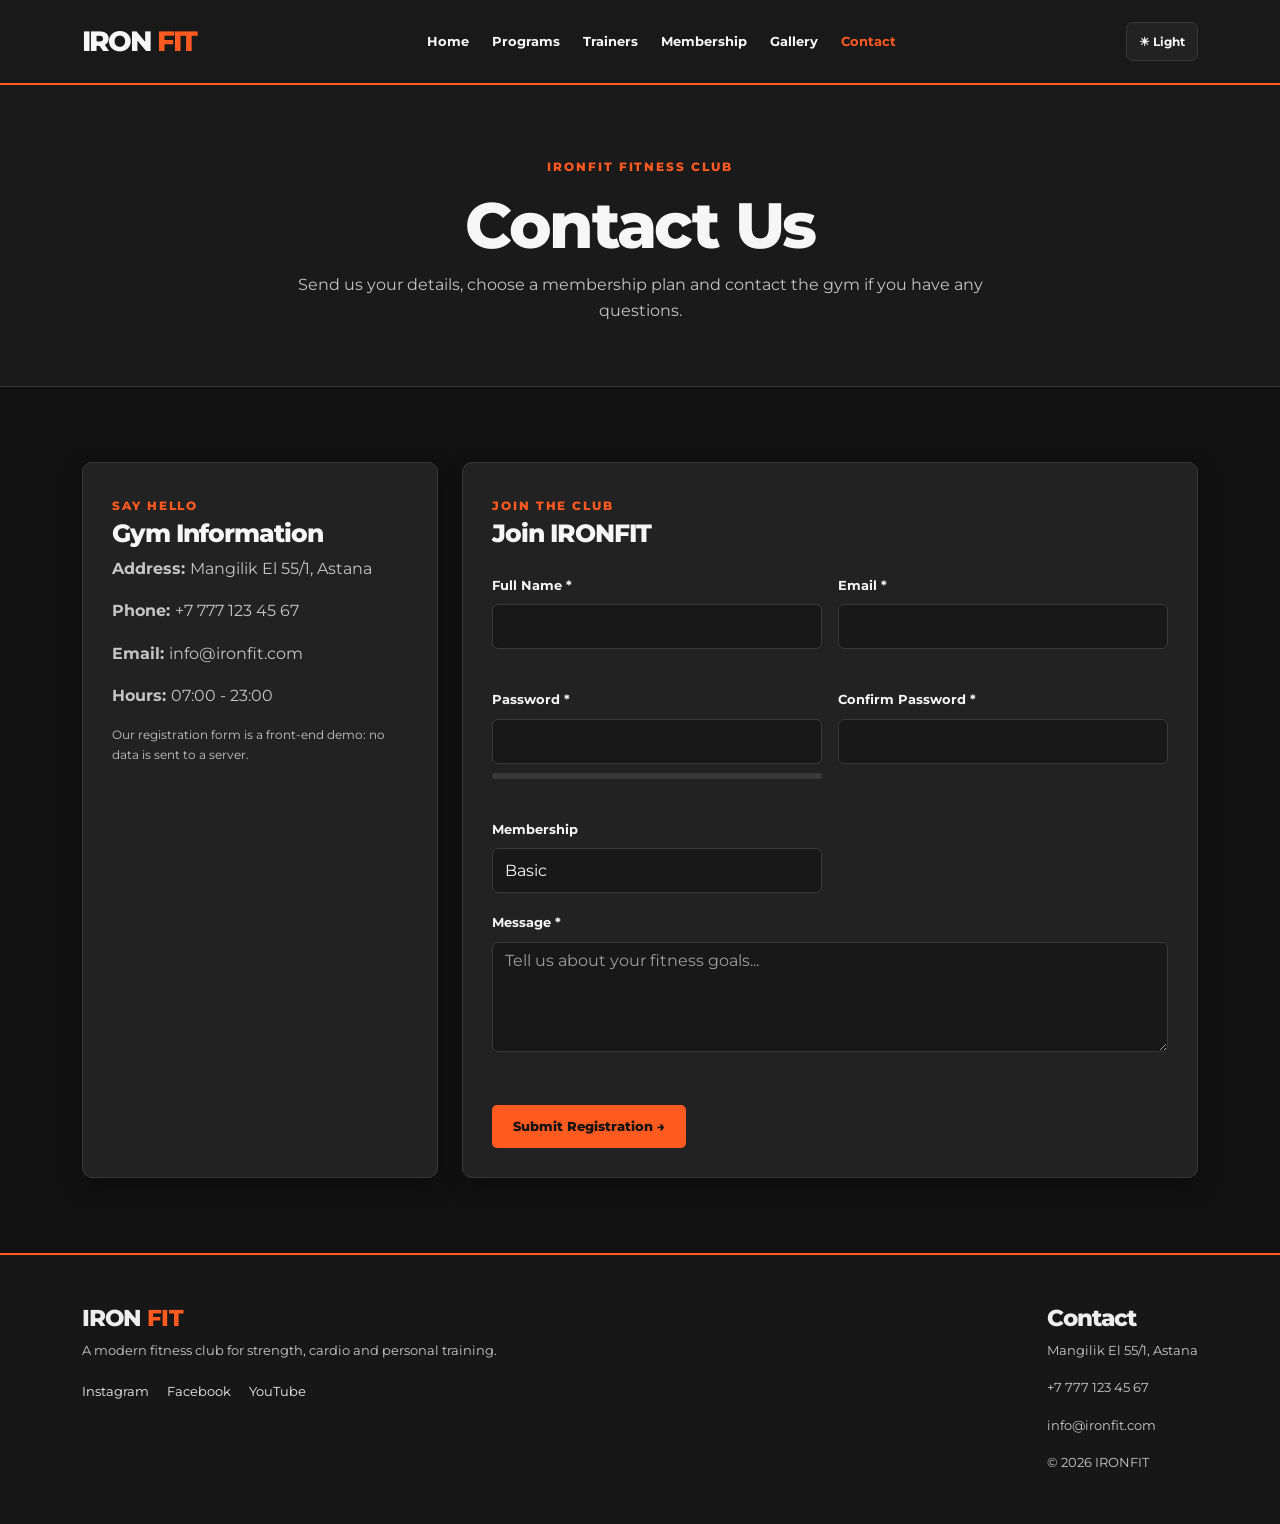
==== contact.html @ eff67597 "Revise contact.html layout and metadata Updated the contact page with improved meta tags, added a th" ====
<!DOCTYPE html>
<html lang="en">
  <head>
    <meta charset="utf-8"/>
    <meta content="width=device-width, initial-scale=1.0" name="viewport"/>
    <meta content="IRONFIT gym &mdash; programs, trainers, memberships, registration and gallery." name="description"/>
    <title>
      IRONFIT | Contact Us
    </title>
    <link href="https://fonts.googleapis.com" rel="preconnect"/>
    <link href="https://fonts.googleapis.com/css2?family=Montserrat:wght@400;500;600;700;800&amp;display=swap" rel="stylesheet"/>
    <link href="https://cdn.jsdelivr.net/npm/bootstrap@5.3.8/dist/css/bootstrap.min.css" rel="stylesheet"/>
    <script>
      try {
        const savedTheme = localStorage.getItem("ironfit-theme");
        document.documentElement.dataset.theme = savedTheme === "light" ? "light" : "dark";
      } catch (error) {
        document.documentElement.dataset.theme = "dark";
      }
    </script>
    <link href="css/style.css" rel="stylesheet"/>
  </head>
  <body>
    <header class="site-header">
      <div class="container header-content">
        <a class="logo" href="index.html">
          IRON
          <span>
            FIT
          </span>
        </a>
        <nav aria-label="Main navigation">
          <ul class="nav-list">
            <li>
              <a href="index.html">
                Home
              </a>
            </li>
            <li>
              <a href="programs.html">
                Programs
              </a>
            </li>
            <li>
              <a href="trainers.html">
                Trainers
              </a>
            </li>
            <li>
              <a href="membership.html">
                Membership
              </a>
            </li>
            <li>
              <a href="gallery.html">
                Gallery
              </a>
            </li>
            <li>
              <a aria-current="page" class="active" href="contact.html">
                Contact
              </a>
            </li>
          </ul>
        </nav>
        <button aria-label="Switch to light mode" class="theme-toggle" id="themeToggle" type="button">
          ☀ Light
        </button>
      </div>
    </header>
    <main>
      <section class="page-title">
        <div class="container">
          <span class="eyebrow">
            IRONFIT FITNESS CLUB
          </span>
          <h1>
            Contact Us
          </h1>
          <p>
            Send us your details, choose a membership plan and contact the gym if you have any questions.
          </p>
        </div>
      </section>
      <section class="section">
        <div class="container">
          <div class="row g-4">
            <div class="col-lg-4">
              <div class="contact-box">
                <span class="eyebrow">
                  SAY HELLO
                </span>
                <h2>
                  Gym Information
                </h2>
                <p>
                  <strong>
                    Address:
                  </strong>
                  Mangilik El 55/1, Astana
                </p>
                <p>
                  <strong>
                    Phone:
                  </strong>
                  +7 777 123 45 67
                </p>
                <p>
                  <strong>
                    Email:
                  </strong>
                  info@ironfit.com
                </p>
                <p>
                  <strong>
                    Hours:
                  </strong>
                  07:00 - 23:00
                </p>
                <p class="helper">
                  Our registration form is a front-end demo: no data is sent to a server.
                </p>
              </div>
            </div>
            <div class="col-lg-8">
              <div class="contact-box">
                <span class="eyebrow">
                  JOIN THE CLUB
                </span>
                <h2 class="mb-4">
                  Join IRONFIT
                </h2>
                <form id="registrationForm" novalidate="">
                  <div class="row g-3">
                    <div class="col-md-6">
                      <label class="form-label" for="name">
                        Full Name *
                      </label>
                      <input autocomplete="name" class="form-control" id="name" name="name" required=""/>
                      <div aria-live="polite" class="field-feedback" id="nameFeedback">
                      </div>
                    </div>
                    <div class="col-md-6">
                      <label class="form-label" for="email">
                        Email *
                      </label>
                      <input autocomplete="email" class="form-control" id="email" name="email" required="" type="email"/>
                      <div aria-live="polite" class="field-feedback" id="emailFeedback">
                      </div>
                    </div>
                    <div class="col-md-6">
                      <label class="form-label" for="password">
                        Password *
                      </label>
                      <input autocomplete="new-password" class="form-control" id="password" name="password" required="" type="password"/>
                      <div class="password-meter">
                        <div id="passwordBar">
                        </div>
                      </div>
                      <div aria-live="polite" class="field-feedback" id="passwordFeedback">
                      </div>
                    </div>
                    <div class="col-md-6">
                      <label class="form-label" for="confirmPassword">
                        Confirm Password *
                      </label>
                      <input autocomplete="new-password" class="form-control" id="confirmPassword" name="confirmPassword" required="" type="password"/>
                      <div aria-live="polite" class="field-feedback" id="confirmPasswordFeedback">
                      </div>
                    </div>
                    <div class="col-md-6">
                      <label class="form-label" for="plan">
                        Membership
                      </label>
                      <select class="form-select" id="plan" name="plan">
                        <option>
                          Basic
                        </option>
                        <option>
                          Standard
                        </option>
                        <option>
                          Premium
                        </option>
                      </select>
                    </div>
                    <div class="col-12">
                      <label class="form-label" for="message">
                        Message *
                      </label>
                      <textarea class="form-control" id="message" name="message" placeholder="Tell us about your fitness goals..." required="" rows="4"></textarea>
                      <div aria-live="polite" class="field-feedback" id="messageFeedback">
                      </div>
                    </div>
                  </div>
                  <div aria-live="polite" class="mt-3" id="registrationStatus" role="status">
                  </div>
                  <button class="btn-main mt-3" type="submit">
                    Submit Registration &rarr;
                  </button>
                </form>
              </div>
            </div>
          </div>
        </div>
      </section>
    </main>
    <footer class="site-footer">
      <div class="container footer-content">
        <div>
          <h3>
            IRON
            <span>
              FIT
            </span>
          </h3>
          <p>
            A modern fitness club for strength, cardio and personal training.
          </p>
          <ul class="social-links">
            <li>
              <a href="https://www.instagram.com/" rel="noopener noreferrer" target="_blank">
                Instagram
              </a>
            </li>
            <li>
              <a href="https://www.facebook.com/" rel="noopener noreferrer" target="_blank">
                Facebook
              </a>
            </li>
            <li>
              <a href="https://www.youtube.com/" rel="noopener noreferrer" target="_blank">
                YouTube
              </a>
            </li>
          </ul>
        </div>
        <div>
          <h3>
            Contact
          </h3>
          <p>
            Mangilik El 55/1, Astana
          </p>
          <p>
            +7 777 123 45 67
          </p>
          <p>
            info@ironfit.com
          </p>
          <p>
            &copy; 2026 IRONFIT
          </p>
        </div>
      </div>
    </footer>
    <script src="https://code.jquery.com/jquery-3.7.1.min.js">
    </script>
    <script src="js/script.js">
    </script>
  </body>
</html>
---- css/style.css ----
:root {
  --main-color: #ff5a1f;
  --dark-color: #1a1a1a;
  --light-color: #fff;
  --gray-color: #d6d6d6;
  --bg: #111;
  --surface: #222;
  --surface2: #1a1a1a;
  --subtle: #2b2b2b;
  --title: #f6f6f6;
  --muted: #c4c4c4;
  --border: #393939;
  --field: #181818;
  --header: #191919;
  --shadow: rgba(0,0,0,.25);
}

:root[data-theme=light] {
  --bg: #f7f7f8;
  --surface: #fff;
  --surface2: #f1f2f4;
  --subtle: #ececee;
  --title: #1d1f24;
  --muted: #50545a;
  --border: #dadce0;
  --field: #fff;
  --header: #fff;
  --gray-color: #555;
  --light-color: #1d1f24;
  --dark-color: #fff;
  --shadow: rgba(30,30,30,.08);
}

* {
  box-sizing: border-box;
}

html {
  scroll-behavior: smooth;
}

body {
  margin: 0;
  font-family: Montserrat,Arial,sans-serif;
  background: var(--bg);
  color: var(--title);
  line-height: 1.65;
  min-height: 100vh;
}

img {
  width: 100%;
  display: block;
}

a {
  text-decoration: none;
  color: inherit;
}

a:hover {
  color: var(--main-color);
}

h1,h2,h3 {
  font-weight: 800;
  letter-spacing: -.04em;
  line-height: 1.16;
}

h2 {
  font-size: clamp(1.9rem,3vw,2.6rem);
}

button,input,textarea,select {
  font: inherit;
}

button {
  cursor: pointer;
}

.site-header {
  background: var(--header);
  border-bottom: 2px solid var(--main-color);
  position: relative;
  z-index: 10;
}

.header-content {
  min-height: 83px;
  display: flex;
  justify-content: space-between;
  align-items: center;
  gap: 20px;
}

.logo {
  color: var(--title);
  font-size: 28px;
  font-weight: 800;
  letter-spacing: -.07em;
  white-space: nowrap;
}

.logo span,.site-footer h3 span {
  color: var(--main-color);
}

.nav-list {
  display: flex;
  gap: clamp(9px,2vw,23px);
  margin: 0;
  padding: 0;
  list-style: none;
  flex-wrap: wrap;
}

.nav-list a {
  font-size: 13px;
  color: var(--title);
  font-weight: 700;
}

.nav-list a:hover,.nav-list a:focus,.nav-list a.active {
  color: var(--main-color);
}

.theme-toggle {
  border: 1px solid var(--border);
  border-radius: 7px;
  padding: 9px 12px;
  background: var(--surface);
  color: var(--title);
  white-space: nowrap;
  font-size: 12px;
  font-weight: 700;
}

.theme-toggle:hover,.theme-toggle:focus-visible {
  border-color: var(--main-color);
}

.hero {
  min-height: 570px;
  display: flex;
  align-items: center;
  position: relative;
  background: linear-gradient(90deg,rgba(0,0,0,.9),rgba(0,0,0,.45)),url("https://raw.githubusercontent.com/yernar122/midterm_fitness_website/main/images/background.jpg") center/cover no-repeat,#242020;
  color: #fff;
}

.hero-content {
  max-width: 700px;
  padding: 85px 0;
}

.hero h1 {
  font-size: clamp(3rem,6vw,5rem);
  margin: 15px 0 22px;
}

.hero h1 em {
  font-style: normal;
  color: var(--main-color);
}

.hero p {
  color: #dedede;
  max-width: 600px;
  font-size: 17px;
  margin-bottom: 32px;
}

.eyebrow {
  color: var(--main-color);
  font-size: 12px;
  font-weight: 800;
  letter-spacing: .16em;
}

.hero-label {
  position: absolute;
  right: 25px;
  top: 23px;
  background: var(--main-color);
  color: #111;
  font-size: 12px;
  font-weight: 800;
  padding: 9px 13px;
}

.btn-main,.btn-outline {
  display: inline-block;
  border: 2px solid var(--main-color);
  padding: 10px 19px;
  font-size: 13px;
  font-weight: 800;
  line-height: 1.5;
  border-radius: 5px;
  text-align: center;
  transition: .2s;
  cursor: pointer;
}

.btn-main {
  background: var(--main-color);
  color: #141414;
}

.btn-main:hover,.btn-main:focus-visible {
  background: transparent;
  color: var(--main-color);
}

.btn-outline {
  background: transparent;
  color: var(--title);
}

.hero .btn-outline {
  color: #fff;
  margin-left: 8px;
}

.btn-outline:hover,.btn-outline:focus-visible {
  color: var(--main-color);
}

.btn-outline.small {
  padding: 7px 12px;
}

.section {
  padding: 75px 0;
}

.bg-dark {
  background: var(--surface2) !important;
  color: var(--title) !important;
}

.section-title {
  margin-bottom: 36px;
  text-align: center;
}

.section-title h2 {
  margin: 8px 0 14px;
}

.section-title p {
  color: var(--muted);
  max-width: 680px;
  margin: auto;
}

.page-title {
  background: var(--surface2);
  padding: 68px 0 62px;
  text-align: center;
  border-bottom: 1px solid var(--border);
}

.page-title h1 {
  font-size: clamp(2.6rem,5vw,4.1rem);
  margin: 9px 0;
}

.page-title p {
  color: var(--muted);
  max-width: 750px;
  margin: auto;
}

.feature-grid {
  display: grid;
  grid-template-columns: repeat(3,1fr);
  gap: 20px;
}

.feature-card,.plan-card,.contact-box,.management-panel {
  padding: 29px;
  background: var(--surface);
  border: 1px solid var(--border);
  box-shadow: 0 8px 22px var(--shadow);
  border-radius: 10px;
}

.feature-icon,.category-label {
  display: inline-block;
  color: var(--main-color);
  font-weight: 800;
  font-size: 11px;
  letter-spacing: .1em;
  margin-bottom: 13px;
}

.feature-card h3,.trainer-card h3,.plan-card h3 {
  color: var(--title);
  font-size: 22px;
}

.feature-card p,.trainer-card p,.plan-card p,.contact-box p,.program-content p {
  color: var(--muted);
}

.wide-image {
  height: 360px;
  object-fit: cover;
  border-radius: 9px;
}

.muted {
  color: var(--muted);
}

.accent-list {
  padding-left: 20px;
  margin: 20px 0 30px;
}

.accent-list li {
  margin: 7px 0;
}

.accent-list li::marker {
  color: var(--main-color);
}

.program-card,.trainer-card {
  height: 100%;
  background: var(--surface);
  border: 1px solid var(--border);
  border-radius: 9px;
  overflow: hidden;
  transition: transform .2s,box-shadow .2s;
}

.program-card:hover,.trainer-card:hover {
  transform: translateY(-5px);
  box-shadow: 0 18px 32px var(--shadow);
}

.program-card img {
  height: 220px;
  object-fit: cover;
  background: #333;
}

.program-content {
  padding: 23px;
}

.program-content h2 {
  font-size: 21px;
  margin-bottom: 10px;
}

.program-content p {
  font-size: 14px;
  margin-bottom: 0;
}

.filter-panel {
  max-width: 790px;
  margin: 0 auto 35px;
}

.filters {
  display: flex;
  flex-wrap: wrap;
  gap: 9px;
  margin: 15px 0;
}

.filter-btn {
  background: var(--surface);
  color: var(--title);
  border: 1px solid var(--border);
  padding: 9px 16px;
  border-radius: 5px;
  font-size: 13px;
  font-weight: 700;
}

.filter-btn.selected,.filter-btn:hover {
  background: var(--main-color);
  border-color: var(--main-color);
  color: #151515;
}

.helper {
  color: var(--muted);
  font-size: 12px;
}

.empty-state {
  padding: 35px;
  text-align: center;
  background: var(--surface);
  border: 1px dashed var(--border);
  border-radius: 8px;
}

.empty-state[hidden] {
  display: none;
}

.trainer-grid {
  display: grid;
  grid-template-columns: repeat(4,1fr);
  gap: 20px;
}

.trainer-card img {
  height: 290px;
  object-fit: cover;
}

.trainer-info {
  padding: 20px;
}

.trainer-info h3 {
  font-size: 18px;
}

.trainer-info .job {
  color: var(--main-color);
  font-weight: 700;
}

.trainer-info p {
  font-size: 13px;
}

.plan-card {
  height: 100%;
  display: flex;
  flex-direction: column;
}

.price {
  font-size: 36px;
  color: var(--title);
  font-weight: 800;
}

.plan-card ul {
  padding-left: 20px;
  color: var(--muted);
  flex: 1;
}

.plan-card li {
  padding: 6px 0;
}

.plan-card li::marker {
  color: var(--main-color);
}

.plan-card .btn-main {
  align-self: start;
}

.table-box {
  overflow-x: auto;
}

.compare-table {
  width: 100%;
  min-width: 580px;
  border-collapse: collapse;
  background: var(--surface);
}

.compare-table th,.compare-table td {
  padding: 14px;
  border: 1px solid var(--border);
  text-align: center;
  color: var(--title);
  font-size: 13px;
  vertical-align: middle;
}

.compare-table th {
  background: var(--main-color);
  color: #111;
}

.compare-table tbody tr:nth-child(even) {
  background: var(--subtle);
}

.member-table td:first-child {
  text-align: left;
  font-weight: 700;
}

.table-action {
  padding: 6px 9px;
  margin: 2px;
  border-radius: 4px;
  border: 1px solid var(--border);
  background: var(--surface2);
  color: var(--title);
  font-size: 12px;
}

.table-action.danger {
  color: #ff7676;
  border-color: #a34444;
}

.table-action:hover {
  border-color: var(--main-color);
}

.contact-box {
  height: 100%;
}

.contact-box h2 {
  font-size: 25px;
}

.form-label {
  font-weight: 700;
  font-size: 13px;
  color: var(--title);
}

.form-control,.form-select {
  background: var(--field);
  border: 1px solid var(--border);
  color: var(--title);
  min-height: 45px;
}

.form-control:focus,.form-select:focus {
  background: var(--field);
  color: var(--title);
  border-color: var(--main-color);
  box-shadow: 0 0 0 2px rgba(255,90,31,.14);
}

.form-control::placeholder {
  color: var(--muted);
  opacity: .78;
}

.form-select option {
  background: var(--surface);
  color: var(--title);
}

.field-feedback {
  font-size: 11px;
  min-height: 17px;
  margin-top: 4px;
  color: var(--muted);
}

.field-feedback.error {
  color: #ff7272;
}

.field-feedback.success {
  color: #39bd84;
}

.password-meter {
  height: 6px;
  background: var(--border);
  border-radius: 9px;
  overflow: hidden;
  margin-top: 9px;
}

.password-meter>div {
  height: 100%;
  width: 0;
  transition: width .2s,background .2s;
}

.alert-inline {
  padding: 10px 13px;
  border-radius: 6px;
  font-size: 13px;
}

.alert-inline.error {
  border: 1px solid #bf4d4d;
  background: rgba(180,56,56,.13);
  color: #e76d6d;
}

.alert-inline.success {
  border: 1px solid #259c6d;
  background: rgba(26,160,98,.13);
  color: #39bd84;
}

.gallery-item {
  position: relative;
  display: block;
  width: 100%;
  background: var(--surface);
  border: 0;
  padding: 0;
  border-radius: 9px;
  overflow: hidden;
  text-align: left;
}

.gallery-item img {
  height: 220px;
  object-fit: cover;
  transition: transform .3s;
}

.gallery-item:hover img,.gallery-item:focus-visible img {
  transform: scale(1.07);
}

.gallery-item span {
  position: absolute;
  bottom: 0;
  left: 0;
  right: 0;
  display: flex;
  justify-content: space-between;
  padding: 25px 15px 14px;
  background: linear-gradient(transparent,rgba(0,0,0,.9));
  color: white;
  font-size: 13px;
  font-weight: 700;
}

.lightbox {
  position: fixed;
  inset: 0;
  z-index: 1000;
  background: rgba(0,0,0,.94);
  display: flex;
  justify-content: space-between;
  align-items: center;
  gap: 10px;
  padding: 20px;
}

.lightbox figure {
  margin: 0;
  text-align: center;
  max-width: min(100%,950px);
  flex: 1;
}

.lightbox figure img {
  max-height: 75vh;
  max-width: 100%;
  width: auto;
  margin: auto;
  border-radius: 7px;
  object-fit: contain;
}

.lightbox figcaption {
  margin-top: 15px;
  color: #fff;
  font-weight: 700;
}

.lightbox-close,.lightbox-arrow {
  background: rgba(255,255,255,.11);
  color: #fff;
  border: 1px solid rgba(255,255,255,.2);
  border-radius: 8px;
}

.lightbox-close {
  position: absolute;
  right: 19px;
  top: 13px;
  font-size: 30px;
  line-height: 1;
  padding: 5px 12px;
}

.lightbox-arrow {
  font-size: 40px;
  padding: 0 16px;
}

.lightbox button:hover {
  background: var(--main-color);
  color: #111;
}

.site-footer {
  background: #171717;
  color: #eee;
  border-top: 2px solid var(--main-color);
  padding: 50px 0 35px;
}

.footer-content {
  display: flex;
  justify-content: space-between;
  gap: 40px;
}

.footer-content>div {
  max-width: 480px;
}

.site-footer h3 {
  font-size: 23px;
}

.site-footer p {
  font-size: 13px;
  color: #c9c9c9;
}

.social-links {
  list-style: none;
  display: flex;
  gap: 18px;
  padding: 0;
  margin-top: 20px;
  font-size: 13px;
}

.social-links a:hover {
  color: var(--main-color);
}

@media (max-width:1000px) {
  .trainer-grid {
    grid-template-columns: repeat(2,1fr);
  }

  .header-content {
    flex-wrap: wrap;
    padding: 16px 0;
  }

  .header-content nav {
    order: 3;
    width: 100%;
  }

  .nav-list {
    justify-content: center;
    gap: 15px;
  }

  .logo {
    font-size: 25px;
  }
}

@media (max-width:700px) {
  .feature-grid {
    grid-template-columns: 1fr;
  }

  .trainer-grid {
    grid-template-columns: 1fr 1fr;
  }

  .section {
    padding: 48px 0;
  }

  .hero {
    min-height: 480px;
  }

  .hero-content {
    padding: 60px 0;
  }

  .footer-content {
    flex-direction: column;
    gap: 24px;
  }

  .site-footer {
    padding: 35px 0;
  }

  .lightbox {
    padding: 12px;
  }

  .lightbox-arrow {
    font-size: 30px;
    padding: 0 9px;
  }

  .header-content nav {
    overflow-x: auto;
  }

  .nav-list {
    justify-content: flex-start;
    flex-wrap: nowrap;
    min-width: max-content;
  }

  .nav-list a {
    font-size: 12px;
  }
}

@media (max-width:480px) {
  .trainer-grid {
    grid-template-columns: 1fr;
  }

  .feature-card,.plan-card,.contact-box,.management-panel {
    padding: 20px;
  }

  .hero .btn-outline {
    margin: 10px 0 0 0;
  }

  .gallery-item img {
    height: 250px;
  }

  .lightbox-arrow {
    padding: 0 6px;
  }
}
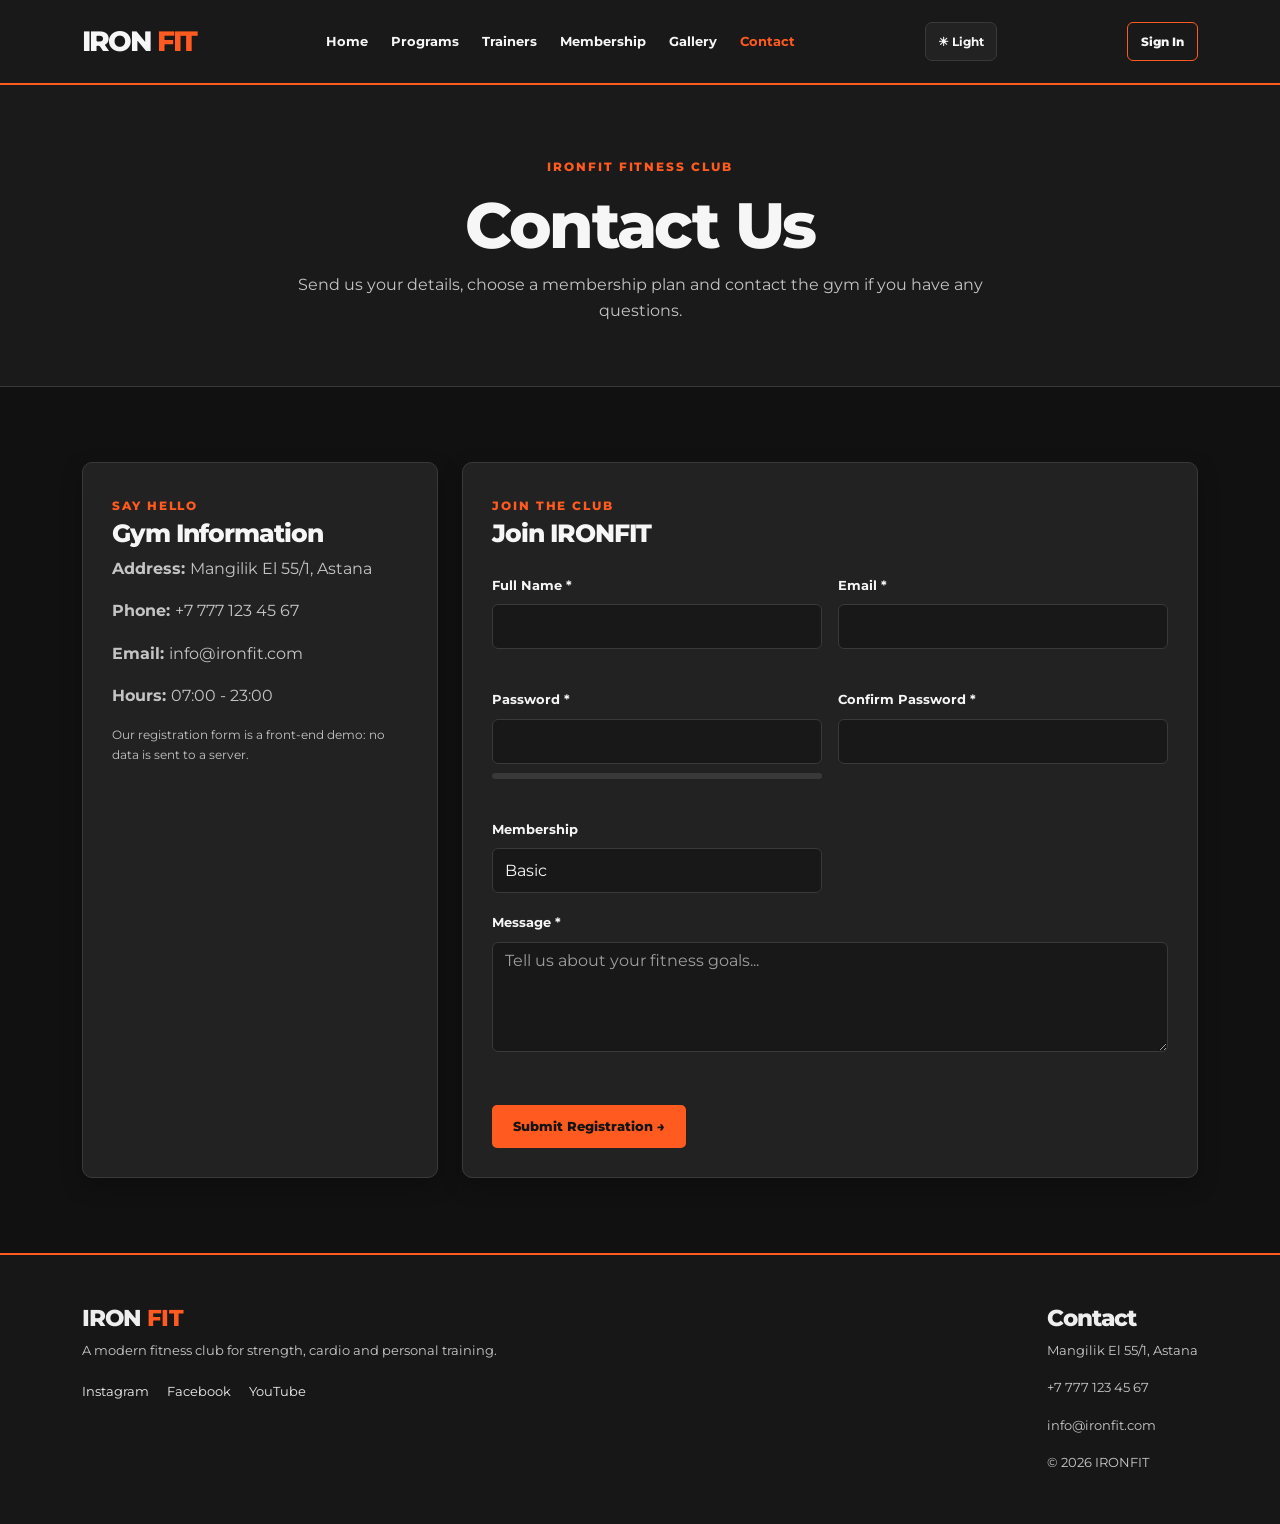
==== commit eb199708: "Add files via upload" ====
--- a/contact.html
+++ b/contact.html
@@ -66,6 +66,11 @@
         <button aria-label="Switch to light mode" class="theme-toggle" id="themeToggle" type="button">
           ☀ Light
         </button>
+        <div class="auth-controls" aria-label="Account controls">
+          <a class="auth-signin" id="signInLink" href="signin.html">Sign In</a>
+          <span class="auth-greeting" id="signedInUser" hidden>Hi, <strong id="signedInName"></strong></span>
+          <button class="auth-signout" id="signOutButton" type="button" hidden>Logout</button>
+        </div>
       </div>
     </header>
     <main>
@@ -253,8 +258,9 @@
           </p>
         </div>
       </div>
+
     </footer>
-    <script src="https://code.jquery.com/jquery-3.7.1.min.js">
+    <script src="js/jquery-3.7.1.min.js">
     </script>
     <script src="js/script.js">
     </script>
--- a/css/style.css
+++ b/css/style.css
@@ -146,7 +146,7 @@
   display: flex;
   align-items: center;
   position: relative;
-  background: linear-gradient(90deg,rgba(0,0,0,.9),rgba(0,0,0,.45)),url("https://raw.githubusercontent.com/yernar122/midterm_fitness_website/main/images/background.jpg") center/cover no-repeat,#242020;
+  background: linear-gradient(90deg,rgba(0,0,0,.9),rgba(0,0,0,.45)),url("../images/background.jpg") center/cover no-repeat,#242020;
   color: #fff;
 }
 
@@ -839,3 +839,36 @@
   }
 }
 
+
+
+/* ============================================================
+   FINAL ADDITIONS: Account controls, demo sign-in, FAQ, API
+   ============================================================ */
+.auth-controls { display:flex; align-items:center; flex-wrap:wrap; gap:8px; }
+.auth-signin,.auth-signout { padding:9px 13px; border:1px solid var(--main-color); border-radius:6px; background:transparent; color:var(--title); font-size:12px; font-weight:800; white-space:nowrap; }
+.auth-signin:hover,.auth-signout:hover { background:var(--main-color); color:#111; }
+.auth-greeting { color:var(--muted); font-size:12px; max-width:185px; overflow-wrap:anywhere; }
+.auth-greeting strong { color:var(--title); }
+.auth-signin[hidden],.auth-signout[hidden],.auth-greeting[hidden],#loginWelcome[hidden],#loginFormWrapper[hidden] { display:none !important; }
+.login-panel { max-width:630px; margin:0 auto; border:1px solid var(--border); background:var(--surface); border-radius:12px; padding:38px; }
+.login-panel h2 { margin-bottom:12px; }
+.login-panel .form-control { width:100%; }
+.faq-container { max-width:950px; }
+.faq-list { display:grid; gap:12px; }
+.faq-item { background:var(--surface); border:1px solid var(--border); border-radius:9px; overflow:hidden; }
+.faq-question { display:flex; justify-content:space-between; align-items:center; gap:12px; width:100%; text-align:left; padding:17px 20px; border:0; color:var(--title); background:transparent; font-weight:700; }
+.faq-question:hover,.faq-question:focus-visible { color:var(--main-color); }
+.faq-indicator { color:var(--main-color); font-size:24px; font-weight:700; flex:none; }
+.faq-answer { display:none; padding:0 20px 18px; color:var(--muted); }
+.faq-answer p { margin:0; }
+.exercise-controls { display:grid; grid-template-columns:minmax(0,1.7fr) minmax(0,1fr) auto; align-items:end; gap:15px; max-width:1000px; margin:0 auto 24px; }
+.exercise-refresh { white-space:nowrap; }
+.exercise-grid { display:grid; grid-template-columns:repeat(3,minmax(0,1fr)); gap:18px; margin:20px 0; }
+.exercise-card { padding:23px; border:1px solid var(--border); background:var(--surface); border-radius:10px; }
+.exercise-card h3 { font-size:20px; margin:0 0 12px; }
+.exercise-card p { color:var(--muted); font-size:13px; margin:0; }
+.exercise-grid .empty-state { grid-column:1/-1; }
+.api-attribution a { color:var(--main-color); text-decoration:underline; }
+.ai-credit { max-width:1120px; margin:24px auto 0; padding:0 20px; font-size:11px !important; line-height:1.6; color:#c9c9c9; }
+@media(max-width:1000px) { .exercise-controls { grid-template-columns:1fr 1fr; } .exercise-refresh { grid-column:1/-1; justify-self:start; } .exercise-grid { grid-template-columns:repeat(2,minmax(0,1fr)); } }
+@media(max-width:700px) { .exercise-controls { grid-template-columns:1fr; } .exercise-refresh { grid-column:auto; } .exercise-grid { grid-template-columns:1fr; } .login-panel { padding:23px; } }
